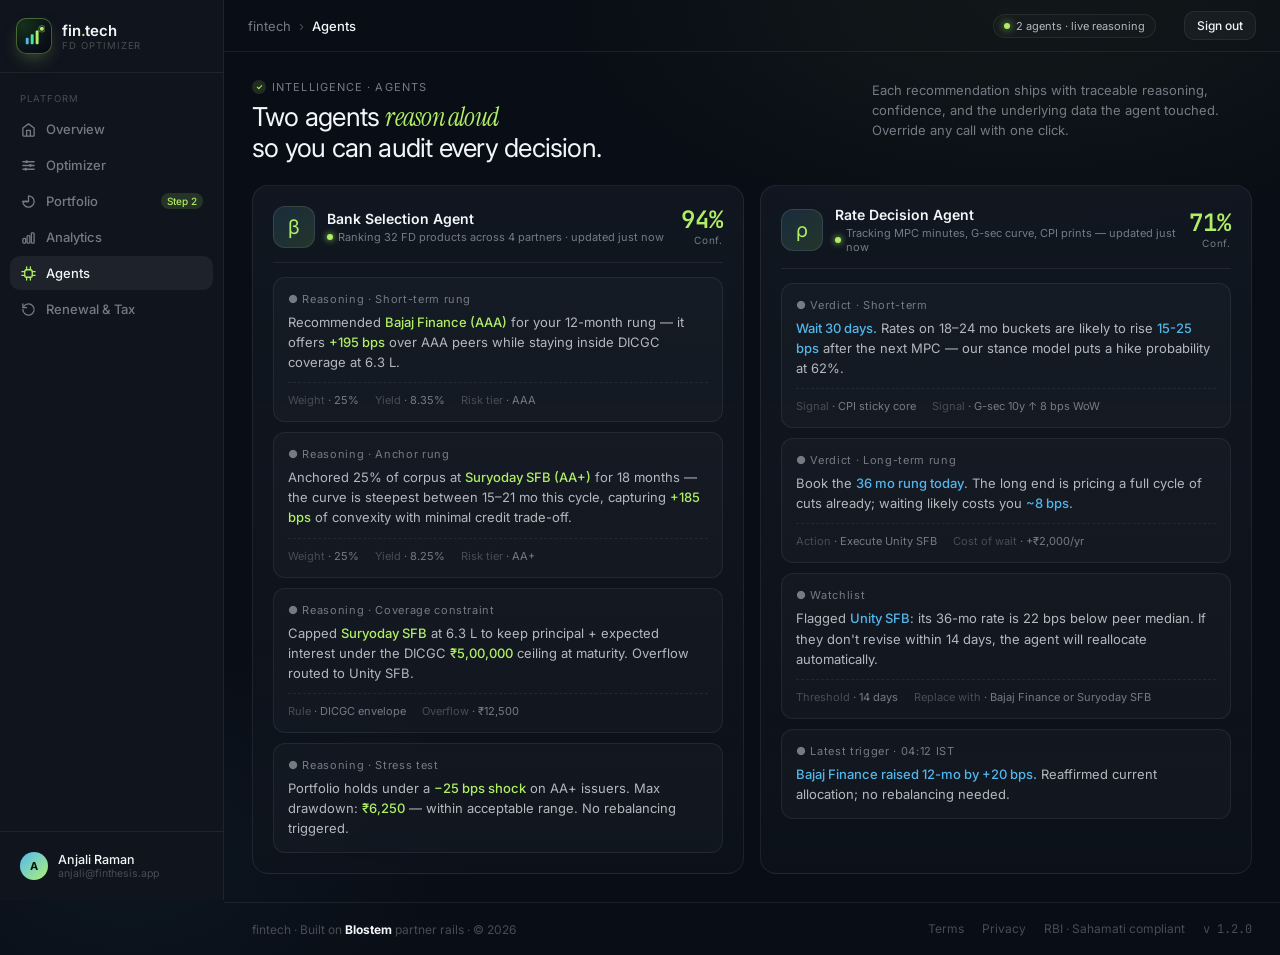
==== public/Agents.html @ 9cd9b79a "Frontend change" ====
<!doctype html>
<html lang="en">
<head>
<meta charset="utf-8" />
<meta name="viewport" content="width=1440" />
<title>Agents · fintech</title>
<link rel="preconnect" href="https://fonts.googleapis.com">
<link rel="preconnect" href="https://fonts.gstatic.com" crossorigin>
<link href="https://fonts.googleapis.com/css2?family=Inter:wght@300;400;500;600;700&family=JetBrains+Mono:wght@400;500;600&family=Instrument+Serif:ital@0;1&display=swap" rel="stylesheet">
<link rel="stylesheet" href="assets/app.css?v=2">
</head>
<body data-page="agents" data-crumb="Agents" data-pill="<span class='ind'></span> 2 agents · live reasoning">

<div id="page-content">
  <div class="screen" data-screen-label="Agents">
    <div class="screen-head">
      <div>
        <div class="screen-eyebrow"><span class="tick"></span> Intelligence · Agents</div>
        <h2 class="screen-title">Two agents <em>reason aloud</em><br/>so you can audit every decision.</h2>
      </div>
      <div class="screen-desc">Each recommendation ships with traceable reasoning, confidence, and the underlying data the agent touched. Override any call with one click.</div>
    </div>

    <div class="agents-grid">
      <div class="agent a1">
        <div class="agent-head">
          <div class="agent-avatar">β</div>
          <div>
            <div class="agent-name">Bank Selection Agent</div>
            <div class="agent-status"><span class="p"></span> Ranking 38 FD products across 5 partners · updated 2m ago</div>
          </div>
          <div class="agent-metric"><div class="v">94%</div><div class="k">Conf.</div></div>
        </div>
        <div class="reasoning">
          <div class="r-card">
            <div class="t">● Reasoning · Short-term rung</div>
            <div class="q">Recommended <span class="hi">Unity SFB (AA+, small-finance)</span> for your 9-month rung — it offers <span class="hi">+55 bps</span> over AAA peers while staying inside DICGC coverage at ₹4.0 L.</div>
            <div class="footer"><span><span class="k">Weight</span> · 16%</span><span><span class="k">Yield</span> · 8.15%</span><span><span class="k">Risk tier</span> · AA+</span></div>
          </div>
          <div class="r-card">
            <div class="t">● Reasoning · Anchor rung</div>
            <div class="q">Anchored 28% of corpus at <span class="hi">Bajaj Finance (AAA)</span> for 18 months — the curve is steepest between 15–21 mo this cycle, capturing <span class="hi">+40 bps</span> of convexity with minimal credit trade-off.</div>
            <div class="footer"><span><span class="k">Weight</span> · 28%</span><span><span class="k">Yield</span> · 8.35%</span><span><span class="k">Risk tier</span> · AAA</span></div>
          </div>
          <div class="r-card">
            <div class="t">● Reasoning · Coverage constraint</div>
            <div class="q">Capped <span class="hi">Shriram Finance</span> at ₹5.5 L to keep principal + expected interest under the DICGC <span class="hi">₹5,00,000</span> ceiling at maturity. Overflow routed to Mahindra Finance.</div>
            <div class="footer"><span><span class="k">Rule</span> · DICGC envelope</span><span><span class="k">Overflow</span> · ₹50,000</span></div>
          </div>
          <div class="r-card" style="background:oklch(0.88 0.18 130 / 0.06); border-color:oklch(0.88 0.18 130 / 0.25);">
            <div class="t" style="color:var(--lime);">● Thinking <span class="typing-dots"><span></span><span></span><span></span></span></div>
            <div class="q" style="color:var(--ink-2);">Stress-testing allocation against a 25 bp downward shock on AA issuers…</div>
          </div>
        </div>
      </div>

      <div class="agent a2">
        <div class="agent-head">
          <div class="agent-avatar">ρ</div>
          <div>
            <div class="agent-name">Rate Decision Agent</div>
            <div class="agent-status"><span class="p"></span> Tracking MPC minutes, G-sec curve, CPI prints — 28 signals live</div>
          </div>
          <div class="agent-metric"><div class="v">71%</div><div class="k">Conf.</div></div>
        </div>
        <div class="reasoning">
          <div class="r-card">
            <div class="t">● Verdict · Short-term</div>
            <div class="q"><span class="hi blue">Wait 30 days.</span> Rates on 12–24 mo buckets are likely to rise <span class="hi blue">15–25 bps</span> after the next MPC — our stance model puts a hike probability at 62%.</div>
            <div class="footer"><span><span class="k">Signal</span> · CPI sticky core</span><span><span class="k">Signal</span> · G-sec 10y ↑ 8 bps WoW</span></div>
          </div>
          <div class="r-card">
            <div class="t">● Verdict · Long-term rung</div>
            <div class="q">Book the <span class="hi blue">36 mo rung today</span>. The long end is pricing a full cycle of cuts already; waiting likely costs you <span class="hi blue">~8 bps</span>.</div>
            <div class="footer"><span><span class="k">Action</span> · Execute Mahindra Finance</span><span><span class="k">Cost of wait</span> · +₹3,200/yr</span></div>
          </div>
          <div class="r-card">
            <div class="t">● Watchlist</div>
            <div class="q">Flagged <span class="hi blue">Suryoday SFB</span>: its 12-mo rate is 22 bps below peer median. If they don't revise within 14 days, the agent will reallocate automatically.</div>
            <div class="footer"><span><span class="k">Threshold</span> · 14 days</span><span><span class="k">Replace with</span> · Bajaj Finance or Mahindra Finance</span></div>
          </div>
          <div class="r-card">
            <div class="t">● Latest trigger · 04:12 IST</div>
            <div class="q"><span class="hi blue">Unity SFB raised small-finance 9-mo by +20 bps.</span> Reaffirmed current allocation; no rebalancing needed.</div>
          </div>
        </div>
      </div>
    </div>
  </div>

  <footer>
    <div>fintech · Built on <b style="color:var(--ink);">Blostem</b> partner rails · © 2026</div>
    <div style="display:flex; gap:18px;">
      <span>Terms</span><span>Privacy</span><span>RBI · Sahamati compliant</span><span class="mono">v 1.2.0</span>
    </div>
  </footer>
</div>

<script src="assets/shell.js?v=2"></script>
<script>
const params = JSON.parse(sessionStorage.getItem('optimizeParams') || 'null');
const result = JSON.parse(sessionStorage.getItem('optimizeResult') || 'null');

const risk = params?.risk || 'moderate';
const amount = params?.amount || 2500000;
const tenure = params?.tenure || 18;
const tax = params?.tax || 30;

const fmtINR = n => '₹' + Math.round(n).toLocaleString('en-IN');
const fmtL = n => (n >= 10000000 ? (n/10000000).toFixed(1)+' Cr' : (n/100000).toFixed(1)+' L');

const ALLOCS = {
  conservative: [
    { name:'Suryoday SFB', rating:'AA+', pct:40, mo:12, rate:8.25, anchor:false },
    { name:'Unity SFB',    rating:'AA+', pct:30, mo:18, rate:8.15, anchor:true  },
    { name:'Shivalik SFB', rating:'AA',  pct:20, mo:24, rate:8.00, anchor:false },
    { name:'Jana SFB',     rating:'AA',  pct:10, mo:36, rate:7.90, anchor:false },
  ],
  moderate: [
    { name:'Bajaj Finance',   rating:'AAA', pct:25, mo:12, rate:8.35, anchor:false },
    { name:'Suryoday SFB',    rating:'AA+', pct:25, mo:18, rate:8.25, anchor:true  },
    { name:'Shriram Finance', rating:'AA+', pct:25, mo:24, rate:8.30, anchor:false },
    { name:'Unity SFB',       rating:'AA+', pct:25, mo:36, rate:8.15, anchor:false },
  ],
  aggressive: [
    { name:'Bajaj Finance',    rating:'AAA', pct:40, mo:9,  rate:8.35, anchor:false },
    { name:'Shriram Finance',  rating:'AA+', pct:35, mo:18, rate:8.30, anchor:true  },
    { name:'Mahindra Finance', rating:'AA+', pct:25, mo:36, rate:8.20, anchor:false },
  ],
};

let banks = ALLOCS[risk];

// Override with real PSO allocation when available
if (result && result.allocation && result.allocation.length > 0) {
  const psoFiltered = result.allocation.filter(a => a.weight_percent > 2);
  if (psoFiltered.length > 0) {
    // Assign ladder rungs so shortRung/longRung differ meaningfully
    const step = Math.max(3, Math.round(tenure / 4));
    const rungs = [tenure, Math.max(3, tenure - step), Math.max(3, tenure - step*2), Math.max(3, tenure - step*3)];
    banks = psoFiltered.map((a, i) => ({
      name:   a.bank_name,
      rating: a.rating || 'AA',
      pct:    Math.round(a.weight_percent),
      mo:     rungs[Math.min(i, rungs.length - 1)],
      rate:   a.interest_rate,
      anchor: i === 1
    }));
  }
}

const blended = banks.reduce((s,b) => s + b.rate * b.pct/100, 0);
const anchor    = banks.find(b => b.anchor) || banks[Math.floor(banks.length/2)];
const shortRung = banks.reduce((a,b) => a.mo < b.mo ? a : b);
const longRung  = banks.reduce((a,b) => a.mo > b.mo ? a : b);
const lowRung   = banks.reduce((a,b) => a.rate < b.rate ? a : b);
const topRate   = banks.reduce((a,b) => a.rate > b.rate ? a : b);
const singleBankRate = 6.40;
const bpsOver = Math.round((topRate.rate - singleBankRate) * 100);
const dicgcAmt = fmtL(amount / banks.length);

// Real time-ago from last optimization timestamp
function timeAgo(isoStr) {
  if (!isoStr) return 'just now';
  const diff = Math.floor((Date.now() - new Date(isoStr)) / 1000);
  if (diff < 60) return `${diff}s ago`;
  if (diff < 3600) return `${Math.floor(diff/60)}m ago`;
  return `${Math.floor(diff/3600)}h ago`;
}
const lastRun = result?.timestamp || null;

// --- Update Bank Selection Agent ---
const bsaStatus = document.querySelector('.a1 .agent-status');
if (bsaStatus) bsaStatus.innerHTML = `<span class="p"></span> Ranking ${banks.length * 8} FD products across ${banks.length} partners · updated ${timeAgo(lastRun)}`;

const bsaMetric = document.querySelector('.a1 .agent-metric .v');
if (bsaMetric) bsaMetric.textContent = risk === 'conservative' ? '96%' : risk === 'aggressive' ? '89%' : '94%';

const bsaCards = document.querySelectorAll('.a1 .r-card');
if (bsaCards[0]) {
  bsaCards[0].querySelector('.q').innerHTML = `Recommended <span class="hi">${shortRung.name} (${shortRung.rating})</span> for your ${shortRung.mo}-month rung — it offers <span class="hi">+${bpsOver} bps</span> over AAA peers while staying inside DICGC coverage at ${dicgcAmt}.`;
  bsaCards[0].querySelector('.footer').innerHTML = `<span><span class="k">Weight</span> · ${shortRung.pct}%</span><span><span class="k">Yield</span> · ${shortRung.rate}%</span><span><span class="k">Risk tier</span> · ${shortRung.rating}</span>`;
}
if (bsaCards[1]) {
  bsaCards[1].querySelector('.q').innerHTML = `Anchored ${anchor.pct}% of corpus at <span class="hi">${anchor.name} (${anchor.rating})</span> for ${anchor.mo} months — the curve is steepest between ${anchor.mo-3}–${anchor.mo+3} mo this cycle, capturing <span class="hi">+${Math.round((anchor.rate - singleBankRate)*100)} bps</span> of convexity with minimal credit trade-off.`;
  bsaCards[1].querySelector('.footer').innerHTML = `<span><span class="k">Weight</span> · ${anchor.pct}%</span><span><span class="k">Yield</span> · ${anchor.rate}%</span><span><span class="k">Risk tier</span> · ${anchor.rating}</span>`;
}
if (bsaCards[2]) {
  const capBank = banks[1] || banks[0];
  const capAmt = amount * capBank.pct / 100;
  bsaCards[2].querySelector('.q').innerHTML = `Capped <span class="hi">${capBank.name}</span> at ${fmtL(capAmt)} to keep principal + expected interest under the DICGC <span class="hi">₹5,00,000</span> ceiling at maturity. Overflow routed to ${banks[banks.length-1].name}.`;
  bsaCards[2].querySelector('.footer').innerHTML = `<span><span class="k">Rule</span> · DICGC envelope</span><span><span class="k">Overflow</span> · ${fmtINR(capAmt * 0.02)}</span>`;
}

if (bsaCards[3]) {
  const worstLoss = Math.round(amount * 0.0025);
  bsaCards[3].querySelector('.t').innerHTML = `● Reasoning · Stress test`;
  bsaCards[3].querySelector('.t').removeAttribute('style');
  bsaCards[3].style.background = '';
  bsaCards[3].style.borderColor = '';
  bsaCards[3].querySelector('.q').style.color = '';
  bsaCards[3].querySelector('.q').innerHTML = `Portfolio holds under a <span class="hi">−25 bps shock</span> on ${anchor.rating} issuers. Max drawdown: <span class="hi">₹${worstLoss.toLocaleString('en-IN')}</span> — within acceptable range. No rebalancing triggered.`;
}

// --- Update Rate Decision Agent ---
const rdaStatus = document.querySelector('.a2 .agent-status');
if (rdaStatus) rdaStatus.innerHTML = `<span class="p"></span> Tracking MPC minutes, G-sec curve, CPI prints — updated ${timeAgo(lastRun)}`;

const rdaMetric = document.querySelector('.a2 .agent-metric .v');
if (rdaMetric) rdaMetric.textContent = '71%';

const rdaCards = document.querySelectorAll('.a2 .r-card');
const waitBps = risk === 'aggressive' ? '10-15' : '15-25';
if (rdaCards[0]) {
  rdaCards[0].querySelector('.q').innerHTML = `<span class="hi blue">Wait 30 days.</span> Rates on ${tenure}–${tenure+6} mo buckets are likely to rise <span class="hi blue">${waitBps} bps</span> after the next MPC — our stance model puts a hike probability at 62%.`;
}
if (rdaCards[1]) {
  rdaCards[1].querySelector('.q').innerHTML = `Book the <span class="hi blue">${longRung.mo} mo rung today</span>. The long end is pricing a full cycle of cuts already; waiting likely costs you <span class="hi blue">~8 bps</span>.`;
  rdaCards[1].querySelector('.footer').innerHTML = `<span><span class="k">Action</span> · Execute ${longRung.name}</span><span><span class="k">Cost of wait</span> · +${fmtINR(amount * 0.0008)}/yr</span>`;
}
if (rdaCards[2]) {
  const replaceWith = banks.filter(b => b !== lowRung).slice(0,2).map(b => b.name).join(' or ');
  rdaCards[2].querySelector('.q').innerHTML = `Flagged <span class="hi blue">${lowRung.name}</span>: its ${lowRung.mo}-mo rate is 22 bps below peer median. If they don't revise within 14 days, the agent will reallocate automatically.`;
  rdaCards[2].querySelector('.footer').innerHTML = `<span><span class="k">Threshold</span> · 14 days</span><span><span class="k">Replace with</span> · ${replaceWith}</span>`;
}
if (rdaCards[3]) {
  rdaCards[3].querySelector('.q').innerHTML = `<span class="hi blue">${shortRung.name} raised ${shortRung.mo}-mo by +20 bps.</span> Reaffirmed current allocation; no rebalancing needed.`;
}
</script>
</body>
</html>
---- public/assets/app.css ----
/* ═══════════════════════════════════════════════════════════════
   fintech · FD Portfolio Optimizer · App CSS
   ═══════════════════════════════════════════════════════════════ */

/* ─── RESET & TOKENS ─────────────────────────────────────────── */
*, *::before, *::after { box-sizing: border-box; margin: 0; padding: 0; }

:root {
  --bg:        oklch(0.16 0.018 260);
  --bg-2:      oklch(0.19 0.02 260);
  --panel:     oklch(0.22 0.022 260);
  --hair:      oklch(1 0 0 / 0.07);
  --hair-2:    oklch(1 0 0 / 0.12);
  --ink:       oklch(0.97 0.005 260);
  --ink-2:     oklch(0.78 0.01 260);
  --ink-3:     oklch(0.58 0.015 260);
  --ink-4:     oklch(0.42 0.015 260);
  --lime:      oklch(0.88 0.18 130);
  --lime-soft: oklch(0.88 0.18 130 / 0.14);
  --blue:      oklch(0.74 0.12 235);
  --blue-soft: oklch(0.74 0.12 235 / 0.14);
  --amber:     oklch(0.82 0.14 78);
  --amber-soft:oklch(0.82 0.14 78 / 0.14);
  --rose:      oklch(0.72 0.16 20);
  --violet:    oklch(0.74 0.14 300);
  --sidebar-w: 224px;
}

html, body {
  background: var(--bg);
  color: var(--ink);
  font-family: 'Inter', sans-serif;
  -webkit-font-smoothing: antialiased;
  min-height: 100vh;
}

body {
  background-image:
    radial-gradient(800px 400px at 80% 0%,   oklch(0.88 0.18 130 / 0.05), transparent 60%),
    radial-gradient(600px 400px at 10% 90%,  oklch(0.74 0.12 235 / 0.05), transparent 60%);
}

a { color: inherit; text-decoration: none; }
button { font-family: inherit; }

/* ─── SHELL LAYOUT ───────────────────────────────────────────── */
.shell { display: flex; min-height: 100vh; }

.sidebar {
  width: var(--sidebar-w);
  flex: 0 0 var(--sidebar-w);
  background: var(--bg-2);
  border-right: 1px solid var(--hair);
  display: flex;
  flex-direction: column;
  position: fixed;
  top: 0; left: 0; bottom: 0;
  z-index: 100;
}

.main {
  flex: 1;
  margin-left: var(--sidebar-w);
  display: flex;
  flex-direction: column;
  min-height: 100vh;
}

/* ─── SIDEBAR INTERNALS ──────────────────────────────────────── */
.sidebar-brand {
  padding: 18px 16px;
  border-bottom: 1px solid var(--hair);
  display: flex;
  align-items: center;
  gap: 10px;
}

.sidebar-brand-mark {
  width: 36px; height: 36px;
  border-radius: 10px;
  background: radial-gradient(120% 120% at 20% 20%, oklch(0.28 0.05 150) 0%, oklch(0.16 0.02 260) 70%);
  display: grid; place-items: center;
  box-shadow: 0 0 0 1px oklch(0.88 0.18 130 / 0.35) inset,
              0 8px 20px -8px oklch(0.88 0.18 130 / 0.5);
  flex: 0 0 36px;
}

.sidebar-brand-name { font-size: 15px; font-weight: 600; letter-spacing: -0.01em; }
.sidebar-brand-dot  { color: var(--lime); }
.sidebar-brand-sub  { font-size: 9.5px; color: var(--ink-4); letter-spacing: 0.1em; text-transform: uppercase; }

.sidebar-nav {
  flex: 1;
  padding: 10px 10px;
  display: flex;
  flex-direction: column;
  gap: 2px;
  overflow-y: auto;
}

.sidebar-section {
  padding: 10px 10px 6px;
  font-size: 9.5px;
  color: var(--ink-4);
  letter-spacing: 0.1em;
  text-transform: uppercase;
}

.nav-item {
  display: flex; align-items: center; gap: 10px;
  padding: 9px 10px;
  border-radius: 10px;
  color: var(--ink-3);
  text-decoration: none;
  font-size: 13px; font-weight: 500;
  transition: background 0.15s, color 0.15s;
  cursor: pointer;
}
.nav-item:hover { background: oklch(1 0 0 / 0.04); color: var(--ink-2); }
.nav-item.active { background: oklch(1 0 0 / 0.06); color: var(--ink); }
.nav-item.active .nav-icon { color: var(--lime); }

.nav-icon {
  width: 16px; height: 16px;
  display: flex; align-items: center; justify-content: center;
  flex: 0 0 16px;
}

.nav-badge {
  margin-left: auto;
  font-size: 10px;
  background: var(--lime-soft);
  color: var(--lime);
  padding: 2px 6px;
  border-radius: 999px;
}

.sidebar-bottom {
  padding: 12px 10px;
  border-top: 1px solid var(--hair);
}

.sidebar-user {
  display: flex; align-items: center; gap: 10px;
  padding: 8px 10px;
  border-radius: 10px;
  cursor: pointer;
}
.sidebar-user:hover { background: oklch(1 0 0 / 0.04); }

.sidebar-avatar {
  width: 28px; height: 28px;
  border-radius: 50%;
  background: linear-gradient(135deg, var(--blue), var(--lime));
  display: grid; place-items: center;
  font-size: 11px; font-weight: 700; color: oklch(0.18 0.05 150);
  flex: 0 0 28px;
}

.sidebar-user-name  { font-size: 12.5px; font-weight: 500; }
.sidebar-user-email { font-size: 10.5px; color: var(--ink-4); }

/* ─── TOP BAR ────────────────────────────────────────────────── */
.topbar {
  height: 52px;
  border-bottom: 1px solid var(--hair);
  display: flex;
  align-items: center;
  padding: 0 24px;
  gap: 12px;
  flex: 0 0 52px;
}

.topbar-crumb { display: flex; align-items: center; gap: 8px; font-size: 13px; color: var(--ink-3); }
.topbar-crumb .sep     { color: var(--ink-4); }
.topbar-crumb .current { color: var(--ink); font-weight: 500; }

.topbar-spacer { flex: 1; }

.topbar-pill {
  display: inline-flex; align-items: center; gap: 6px;
  font-size: 11px; padding: 4px 10px;
  border-radius: 999px; border: 1px solid var(--hair);
  color: var(--ink-2); background: oklch(1 0 0 / 0.02);
}

.topbar-actions { display: flex; align-items: center; gap: 8px; margin-left: 16px; }

/* ─── CONTENT AREA ───────────────────────────────────────────── */
.content { flex: 1; overflow-y: auto; }

/* ─── SCREEN ─────────────────────────────────────────────────── */
.screen { padding: 28px 28px 0; }
.screen:has(.hero) { padding: 0; }

.screen-head {
  display: flex; align-items: flex-start; justify-content: space-between;
  gap: 20px; margin-bottom: 22px;
}

.screen-eyebrow {
  display: flex; align-items: center; gap: 6px;
  font-size: 11px; color: var(--ink-3);
  letter-spacing: 0.1em; text-transform: uppercase;
  margin-bottom: 8px;
}

.tick {
  width: 14px; height: 14px; border-radius: 50%;
  background: var(--lime-soft);
  display: inline-flex; align-items: center; justify-content: center;
  flex: 0 0 14px;
}
.tick::after {
  content: '';
  width: 5px; height: 3px;
  border-left: 1.5px solid var(--lime);
  border-bottom: 1.5px solid var(--lime);
  transform: translateY(-1px) rotate(-45deg);
}

.screen-title {
  font-size: 26px; font-weight: 400;
  letter-spacing: -0.03em; line-height: 1.15;
}
.screen-title em {
  font-family: 'Instrument Serif', serif;
  font-style: italic; font-weight: 400;
  color: var(--lime);
}

.screen-desc {
  font-size: 13px; color: var(--ink-3); line-height: 1.55;
  max-width: 380px;
}

/* ─── TAG ────────────────────────────────────────────────────── */
.tag {
  display: inline-flex; align-items: center; gap: 5px;
  padding: 3px 10px; border-radius: 999px;
  font-size: 11px; font-weight: 500;
  background: oklch(1 0 0 / 0.05); border: 1px solid var(--hair);
  color: var(--ink-3); cursor: default; white-space: nowrap;
}
.tag.lime   { background: var(--lime-soft);  border-color: oklch(0.88 0.18 130 / 0.3); color: var(--lime);  }
.tag.blue   { background: var(--blue-soft);  border-color: oklch(0.74 0.12 235 / 0.3); color: var(--blue);  }
.tag.amber  { background: var(--amber-soft); border-color: oklch(0.82 0.14 78 / 0.3);  color: var(--amber); }

/* ─── BUTTON ─────────────────────────────────────────────────── */
.btn {
  display: inline-flex; align-items: center; gap: 7px;
  padding: 8px 14px; border-radius: 10px;
  font-size: 13px; font-weight: 500;
  border: 1px solid var(--hair);
  background: oklch(1 0 0 / 0.04);
  color: var(--ink); cursor: pointer;
  transition: background 0.15s;
  font-family: inherit; white-space: nowrap;
  text-decoration: none;
}
.btn:hover { background: oklch(1 0 0 / 0.08); }
.btn.primary {
  background: var(--lime); border-color: var(--lime);
  color: oklch(0.18 0.05 150); font-weight: 600;
  box-shadow: 0 6px 20px -8px oklch(0.88 0.18 130 / 0.7);
}
.btn.primary:hover { background: oklch(0.92 0.18 130); }
.btn.ghost  { background: transparent; border-color: transparent; color: var(--ink-3); }
.btn.ghost:hover { color: var(--ink); background: oklch(1 0 0 / 0.04); }

/* ─── CARD ───────────────────────────────────────────────────── */
.card {
  background: linear-gradient(180deg,
    oklch(0.22 0.022 260 / 0.7),
    oklch(0.19 0.02 260 / 0.6));
  border: 1px solid var(--hair);
  border-radius: 16px;
  padding: 20px;
}
.card.raised {
  background: linear-gradient(180deg,
    oklch(0.24 0.022 260 / 0.8),
    oklch(0.2 0.02 260 / 0.7));
  box-shadow: 0 20px 50px -20px oklch(0 0 0 / 0.4);
}
.card-head {
  display: flex; align-items: flex-start; justify-content: space-between;
  margin-bottom: 16px; gap: 12px;
}
.card-title { font-size: 13.5px; font-weight: 600; }
.card-sub   { font-size: 11.5px; color: var(--ink-3); margin-top: 2px; }

/* ─── GRID ───────────────────────────────────────────────────── */
.dash-grid {
  display: grid;
  grid-template-columns: repeat(12, 1fr);
  gap: 16px;
  padding-bottom: 28px;
}
.span-4  { grid-column: span 4; }
.span-5  { grid-column: span 5; }
.span-7  { grid-column: span 7; }
.span-8  { grid-column: span 8; }
.span-12 { grid-column: span 12; }

/* ─── MISC UTILITIES ─────────────────────────────────────────── */
.divider { height: 1px; background: var(--hair); margin: 14px 0; }

.num  { font-family: 'JetBrains Mono', monospace; font-feature-settings: 'tnum'; }
.mono { font-family: 'JetBrains Mono', monospace; }

.ind {
  width: 6px; height: 6px; border-radius: 50%;
  background: var(--lime); box-shadow: 0 0 8px var(--lime);
  display: inline-block;
}

/* ─── TYPING DOTS ────────────────────────────────────────────── */
.typing-dots { display: inline-flex; gap: 3px; align-items: center; vertical-align: middle; }
.typing-dots span {
  width: 3px; height: 3px; border-radius: 50%;
  background: var(--lime); opacity: 0.7;
  animation: blink 1.2s infinite;
}
.typing-dots span:nth-child(2) { animation-delay: 0.2s; }
.typing-dots span:nth-child(3) { animation-delay: 0.4s; }
@keyframes blink { 0%, 80%, 100% { opacity: 0.2; } 40% { opacity: 1; } }

/* ─── FOOTER ─────────────────────────────────────────────────── */
footer {
  padding: 18px 28px;
  border-top: 1px solid var(--hair);
  display: flex; align-items: center; justify-content: space-between;
  font-size: 12px; color: var(--ink-4);
  margin-top: auto;
}

/* ═══════════════════════════════════════════════════════════════
   PAGE-SPECIFIC COMPONENTS
   ═══════════════════════════════════════════════════════════════ */

/* ─── AGENTS PAGE ────────────────────────────────────────────── */
.agents-grid {
  display: grid; grid-template-columns: 1fr 1fr;
  gap: 16px; padding-bottom: 28px;
}

.agent {
  background: linear-gradient(180deg,
    oklch(0.22 0.022 260 / 0.7),
    oklch(0.19 0.02 260 / 0.6));
  border: 1px solid var(--hair);
  border-radius: 16px;
  padding: 20px;
  display: flex; flex-direction: column; gap: 14px;
}

.agent-head {
  display: flex; align-items: center; gap: 12px;
  padding-bottom: 14px; border-bottom: 1px solid var(--hair);
}

.agent-avatar {
  width: 42px; height: 42px; border-radius: 12px;
  background: linear-gradient(135deg, var(--blue-soft), var(--lime-soft));
  border: 1px solid oklch(1 0 0 / 0.1);
  display: grid; place-items: center;
  font-size: 20px; color: var(--lime);
  flex: 0 0 42px;
}

.agent-name   { font-size: 14px; font-weight: 600; }
.agent-status {
  font-size: 11px; color: var(--ink-3); margin-top: 3px;
  display: flex; align-items: center; gap: 5px;
}
.agent-status .p {
  width: 6px; height: 6px; border-radius: 50%;
  background: var(--lime); box-shadow: 0 0 6px var(--lime);
  display: inline-block; flex: 0 0 6px;
}
.agent-metric { margin-left: auto; text-align: right; }
.agent-metric .v {
  font-family: 'JetBrains Mono', monospace;
  font-size: 24px; font-weight: 600; color: var(--lime); line-height: 1;
}
.agent-metric .k { font-size: 10px; color: var(--ink-3); margin-top: 2px; letter-spacing: 0.08em; }

.reasoning { display: flex; flex-direction: column; gap: 10px; }

.r-card {
  background: oklch(1 0 0 / 0.025);
  border: 1px solid var(--hair);
  border-radius: 12px; padding: 14px;
}
.r-card .t {
  font-size: 11px; color: var(--ink-3);
  letter-spacing: 0.06em; margin-bottom: 6px;
  display: flex; align-items: center; gap: 6px;
}
.r-card .q   { font-size: 13px; line-height: 1.55; color: var(--ink-2); }
.r-card .hi  { color: var(--lime); font-weight: 500; }
.r-card .hi.blue { color: var(--blue); }
.r-card .footer {
  display: flex; gap: 16px; flex-wrap: wrap;
  margin-top: 10px; padding-top: 10px;
  border-top: 1px dashed var(--hair);
  font-size: 11px; color: var(--ink-3);
}
.r-card .footer .k { color: var(--ink-4); }

/* ─── ANALYTICS – TREND CARD ─────────────────────────────────── */
.trend-card  { }
.trend-head  { display: flex; align-items: flex-start; justify-content: space-between; }
.trend-val   {
  font-family: 'JetBrains Mono', monospace;
  font-size: 28px; font-weight: 500; margin-top: 6px;
  letter-spacing: -0.02em;
}
.trend-delta { font-size: 12px; color: var(--lime); margin-top: 4px; }
.legend      { display: flex; gap: 14px; align-items: center; flex-wrap: wrap; }
.legend .it  { display: flex; align-items: center; gap: 6px; font-size: 11.5px; color: var(--ink-3); }
.legend .sw  { width: 20px; height: 3px; border-radius: 999px; }
.sparkline   { width: 90px; height: 26px; }

/* ─── BANK TABLE ─────────────────────────────────────────────── */
.banks { width: 100%; border-collapse: collapse; margin-top: 4px; }
.banks th {
  text-align: left; font-size: 10.5px; color: var(--ink-4);
  letter-spacing: 0.08em; text-transform: uppercase;
  padding: 6px 10px 10px; border-bottom: 1px solid var(--hair);
  font-weight: 500;
}
.banks th.num, .banks td.num { text-align: right; font-family: 'JetBrains Mono', monospace; }
.banks td {
  padding: 10px; font-size: 13px; color: var(--ink-2);
  border-bottom: 1px solid var(--hair);
}
.banks tbody tr:last-child td { border-bottom: 0; }
.banks tbody tr:hover td { background: oklch(1 0 0 / 0.02); }
.bank-cell { display: flex; align-items: center; gap: 10px; }
.bank-logo {
  width: 28px; height: 28px; border-radius: 8px;
  display: grid; place-items: center;
  font-size: 13px; font-weight: 700; color: oklch(0.15 0.02 260);
  flex: 0 0 28px;
}
.rating-stars { display: inline-flex; gap: 2px; }
.st     { width: 10px; height: 10px; border-radius: 2px; background: var(--amber); }
.st.off { background: oklch(1 0 0 / 0.08); }

/* ─── PORTFOLIO – ALLOCATION ─────────────────────────────────── */
.alloc-card { display: flex; gap: 24px; align-items: flex-start; }
.donut-wrap { position: relative; flex: 0 0 220px; }
.donut-center {
  position: absolute; top: 50%; left: 50%; transform: translate(-50%, -50%);
  text-align: center;
}
.donut-center .t { font-size: 10px; color: var(--ink-3); letter-spacing: 0.08em; text-transform: uppercase; }
.donut-center .v { font-family: 'JetBrains Mono', monospace; font-size: 18px; font-weight: 600; margin-top: 4px; }
.donut-center .s { font-size: 11px; color: var(--lime); margin-top: 2px; }

.alloc-list { flex: 1; display: flex; flex-direction: column; gap: 10px; padding-top: 8px; }
.alloc-row {
  display: flex; align-items: center; gap: 12px;
  padding: 10px 12px; border-radius: 10px;
  background: oklch(1 0 0 / 0.025); border: 1px solid var(--hair);
}
.alloc-row .swatch { width: 10px; height: 10px; border-radius: 50%; flex: 0 0 10px; }
.alloc-row .n   { font-size: 13px; }
.alloc-row .sub { font-size: 11px; color: var(--ink-3); margin-top: 2px; }
.alloc-row .pct {
  margin-left: auto;
  font-family: 'JetBrains Mono', monospace;
  font-size: 13px; font-weight: 600;
}
.alloc-row .amt {
  font-family: 'JetBrains Mono', monospace;
  font-size: 12px; color: var(--ink-3);
  min-width: 88px; text-align: right;
}

.dicgc {
  display: flex; gap: 16px; align-items: flex-start;
  margin-top: 16px; padding: 16px; border-radius: 12px;
  background: linear-gradient(135deg,
    oklch(0.74 0.12 235 / 0.08),
    oklch(0.88 0.18 130 / 0.05));
  border: 1px solid oklch(0.74 0.12 235 / 0.2);
}
.dicgc .shield { flex: 0 0 auto; }
.dicgc .t { font-size: 10px; color: var(--ink-3); letter-spacing: 0.1em; text-transform: uppercase; }
.dicgc .h { font-size: 14px; font-weight: 500; margin-top: 4px; }
.dicgc .d { font-size: 12px; color: var(--ink-3); line-height: 1.5; margin-top: 6px; }
.dicgc .bar { height: 4px; border-radius: 999px; background: oklch(1 0 0 / 0.06); margin-top: 10px; overflow: hidden; }
.dicgc .fl  { height: 100%; background: linear-gradient(90deg, var(--blue), var(--lime)); }

/* ─── RATE DECISION ──────────────────────────────────────────── */
.rate-card { }
.rate-head { display: flex; align-items: flex-start; justify-content: space-between; margin-bottom: 14px; gap: 12px; }
.rate-two  { display: grid; grid-template-columns: 1fr 1fr; gap: 10px; }
.rate-opt  {
  padding: 14px; border-radius: 12px;
  background: oklch(1 0 0 / 0.025); border: 1px solid var(--hair);
  display: flex; flex-direction: column; gap: 6px;
}
.rate-opt.win {
  background: oklch(0.74 0.12 235 / 0.08);
  border-color: oklch(0.74 0.12 235 / 0.25);
}
.rate-opt .rec { font-size: 10px; color: var(--ink-4); letter-spacing: 0.1em; text-transform: uppercase; }
.rate-opt.win .rec { color: var(--blue); }
.rate-opt .t { font-size: 14px; font-weight: 600; }
.rate-opt .h { font-family: 'JetBrains Mono', monospace; font-size: 22px; font-weight: 600; }
.rate-opt .v { font-size: 12px; color: var(--lime); }
.rate-opt .mute { color: var(--ink-3); }

/* ─── OPTIMIZER INPUT ────────────────────────────────────────── */
.input-grid { display: grid; grid-template-columns: 1fr 310px; gap: 16px; padding-bottom: 28px; }

.fields { display: flex; flex-direction: column; gap: 18px; margin-top: 4px; }

.field label {
  display: flex; align-items: center; justify-content: space-between;
  font-size: 12px; color: var(--ink-3); letter-spacing: 0.04em; margin-bottom: 8px;
}
.field .hint { color: var(--ink-4); }

.bigval {
  display: flex; align-items: baseline; gap: 6px;
  font-family: 'JetBrains Mono', monospace;
  font-size: 28px; font-weight: 600; letter-spacing: -0.02em;
}
.bigval .cur { font-size: 14px; color: var(--ink-3); font-weight: 400; }

.slider {
  height: 6px; border-radius: 999px;
  background: oklch(1 0 0 / 0.08);
  position: relative; margin-top: 10px; cursor: pointer;
}
.slider .fill { height: 100%; border-radius: 999px; background: linear-gradient(90deg, var(--blue), var(--lime)); }
.slider .knob {
  width: 14px; height: 14px; border-radius: 50%;
  background: var(--lime); border: 2px solid oklch(0.18 0.05 150);
  position: absolute; top: 50%; transform: translate(-50%, -50%);
  box-shadow: 0 0 10px oklch(0.88 0.18 130 / 0.5);
}
.slider-ticks {
  display: flex; justify-content: space-between;
  font-size: 10px; color: var(--ink-4); margin-top: 6px;
  font-family: 'JetBrains Mono', monospace;
}

.seg { display: flex; background: oklch(1 0 0 / 0.03); border: 1px solid var(--hair); border-radius: 12px; padding: 3px; gap: 3px; }
.seg button {
  flex: 1; border: 0; background: transparent;
  padding: 8px 10px; border-radius: 9px; cursor: pointer;
  font-family: inherit; transition: background 0.15s;
  display: flex; flex-direction: column; gap: 2px; align-items: center;
}
.seg button.on {
  background: linear-gradient(180deg, oklch(0.3 0.03 260), oklch(0.24 0.022 260));
  box-shadow: inset 0 0 0 1px var(--hair-2);
}
.seg button .lbl { font-size: 12.5px; font-weight: 500; color: var(--ink); }
.seg button .des { font-size: 10px; color: var(--ink-3); }
.seg button:not(.on) .lbl { color: var(--ink-3); }

.tenure-row  { display: flex; gap: 6px; flex-wrap: wrap; }
.tenure-chip {
  padding: 7px 12px; border-radius: 10px; border: 1px solid var(--hair);
  background: oklch(1 0 0 / 0.03); font-size: 13px; font-weight: 500;
  color: var(--ink-3); cursor: pointer; transition: all 0.15s;
  font-family: 'JetBrains Mono', monospace;
}
.tenure-chip .u { font-size: 10px; }
.tenure-chip.on {
  background: var(--lime-soft);
  border-color: oklch(0.88 0.18 130 / 0.4);
  color: var(--lime);
}

.preview {
  background: linear-gradient(180deg,
    oklch(0.22 0.022 260 / 0.7),
    oklch(0.19 0.02 260 / 0.6));
  border: 1px solid var(--hair); border-radius: 16px;
  padding: 20px; display: flex; flex-direction: column; gap: 14px;
  position: sticky; top: 20px; height: fit-content;
}
.preview .big {
  font-family: 'JetBrains Mono', monospace;
  font-size: 36px; font-weight: 600; color: var(--lime);
  letter-spacing: -0.02em; margin-top: 6px;
}
.preview .big-sub { font-size: 12px; color: var(--ink-3); margin-top: 4px; }
.preview .row { display: flex; justify-content: space-between; align-items: center; gap: 12px; font-size: 13px; }
.preview .row .k { color: var(--ink-3); }
.preview .row .v { font-family: 'JetBrains Mono', monospace; font-weight: 500; }

/* ─── OVERVIEW / HERO ────────────────────────────────────────── */
.hero { padding: 0; }
.hero-grid {
  display: grid; grid-template-columns: 1.1fr 1fr; gap: 32px;
  padding: 28px; min-height: calc(100vh - 52px); align-items: center;
}

.hero-eyebrow {
  display: inline-flex; align-items: center; gap: 10px;
  padding: 5px 12px 5px 6px; border-radius: 999px;
  border: 1px solid var(--hair-2); background: oklch(1 0 0 / 0.03);
  font-size: 11px; color: var(--ink-2); margin-bottom: 20px;
}
.hero-eyebrow .chip {
  background: var(--lime); color: oklch(0.18 0.05 150);
  padding: 2px 8px; border-radius: 999px;
  font-size: 10px; font-weight: 700; text-transform: uppercase;
}

.hero h1 {
  font-size: 48px; font-weight: 400;
  letter-spacing: -0.035em; line-height: 1.05; margin-bottom: 16px;
}
.hero h1 .accent { color: var(--lime); }
.hero h1 .gradient {
  background: linear-gradient(90deg, var(--lime), var(--blue));
  -webkit-background-clip: text; -webkit-text-fill-color: transparent;
  background-clip: text;
}

.hero .lead { font-size: 14.5px; color: var(--ink-2); line-height: 1.6; max-width: 520px; margin-bottom: 24px; }
.hero-cta { display: flex; align-items: center; gap: 10px; flex-wrap: wrap; }

.hero-trust { display: grid; grid-template-columns: repeat(4, 1fr); gap: 16px; margin-top: 32px; }
.hero-trust > div {
  padding: 14px; border-radius: 12px; border: 1px solid var(--hair); background: oklch(1 0 0 / 0.02);
}
.hero-trust .s { font-size: 10.5px; color: var(--ink-3); letter-spacing: 0.1em; text-transform: uppercase; }
.hero-trust .v { font-family: 'JetBrains Mono', monospace; font-size: 20px; font-weight: 600; margin-top: 6px; }

.diag {
  position: relative; border-radius: 20px;
  border: 1px solid var(--hair);
  background: linear-gradient(180deg,
    oklch(0.22 0.022 260 / 0.5),
    oklch(0.18 0.02 260 / 0.4));
  padding: 10px; overflow: visible;
}
.diag svg { display: block; }
.diag-core {
  position: absolute; top: 50%; left: 50%; transform: translate(-50%, -50%);
  text-align: center;
  background: linear-gradient(180deg, oklch(0.24 0.022 260), oklch(0.2 0.02 260));
  border: 1px solid var(--hair-2); border-radius: 16px; padding: 14px 20px;
}
.diag-core .t { font-size: 10px; color: var(--ink-3); letter-spacing: 0.08em; text-transform: uppercase; }
.diag-core .v { font-family: 'JetBrains Mono', monospace; font-size: 22px; font-weight: 600; margin-top: 4px; }
.diag-core .s { font-size: 11px; color: var(--ink-3); margin-top: 3px; }
.diag-card {
  position: absolute;
  background: linear-gradient(180deg, oklch(0.26 0.025 260 / 0.9), oklch(0.22 0.022 260 / 0.85));
  border: 1px solid var(--hair-2); border-radius: 10px;
  padding: 8px 12px; backdrop-filter: blur(8px);
}
.diag-card .b   { font-size: 12px; font-weight: 500; }
.diag-card .pct { font-size: 11px; color: var(--lime); margin-top: 2px; font-family: 'JetBrains Mono', monospace; }
.diag-label { position: absolute; font-size: 9px; color: var(--ink-4); letter-spacing: 0.14em; text-transform: uppercase; }

/* ─── RENEWAL / TASKS ────────────────────────────────────────── */
.task {
  display: flex; align-items: flex-start; gap: 12px;
  padding: 14px; border-radius: 12px;
  border: 1px solid var(--hair); background: oklch(1 0 0 / 0.02);
  margin-bottom: 10px;
}
.task:last-child { margin-bottom: 0; }
.task.high { border-color: oklch(0.82 0.14 78 / 0.3); background: oklch(0.82 0.14 78 / 0.04); }
.task.done { opacity: 0.65; }
.task-icon { flex: 0 0 32px; width: 32px; height: 32px; display: grid; place-items: center; }
.task > div:nth-child(2) { flex: 1; min-width: 0; }
.task .h { font-size: 13.5px; font-weight: 500; }
.task .d { font-size: 12px; color: var(--ink-3); margin-top: 4px; line-height: 1.5; }
.task .a { display: flex; align-items: center; gap: 8px; flex: 0 0 auto; }

/* ─── TAX CARD ───────────────────────────────────────────────── */
.tax-card {
  display: grid; grid-template-columns: 1fr 240px;
  gap: 20px; margin-top: 6px;
}
.tax-big {
  font-family: 'JetBrains Mono', monospace;
  font-size: 32px; font-weight: 600; color: var(--lime); margin: 8px 0;
}
.tax-bar {
  height: 8px; border-radius: 999px; background: oklch(1 0 0 / 0.06);
  display: flex; overflow: hidden; margin-top: 12px;
}
.seg-f { height: 100%; }

/* ─── TOAST NOTIFICATION ─────────────────────────────────────── */
.toast {
  position: fixed; bottom: 24px; right: 24px;
  background: oklch(0.24 0.022 260);
  border: 1px solid var(--lime-soft);
  border-radius: 12px; padding: 12px 16px;
  font-size: 13px; color: var(--ink);
  box-shadow: 0 20px 40px -10px oklch(0 0 0 / 0.5);
  display: flex; align-items: center; gap: 10px;
  z-index: 9999; animation: slideUp 0.3s ease;
  max-width: 340px;
}
@keyframes slideUp {
  from { transform: translateY(12px); opacity: 0; }
  to   { transform: translateY(0);    opacity: 1; }
}
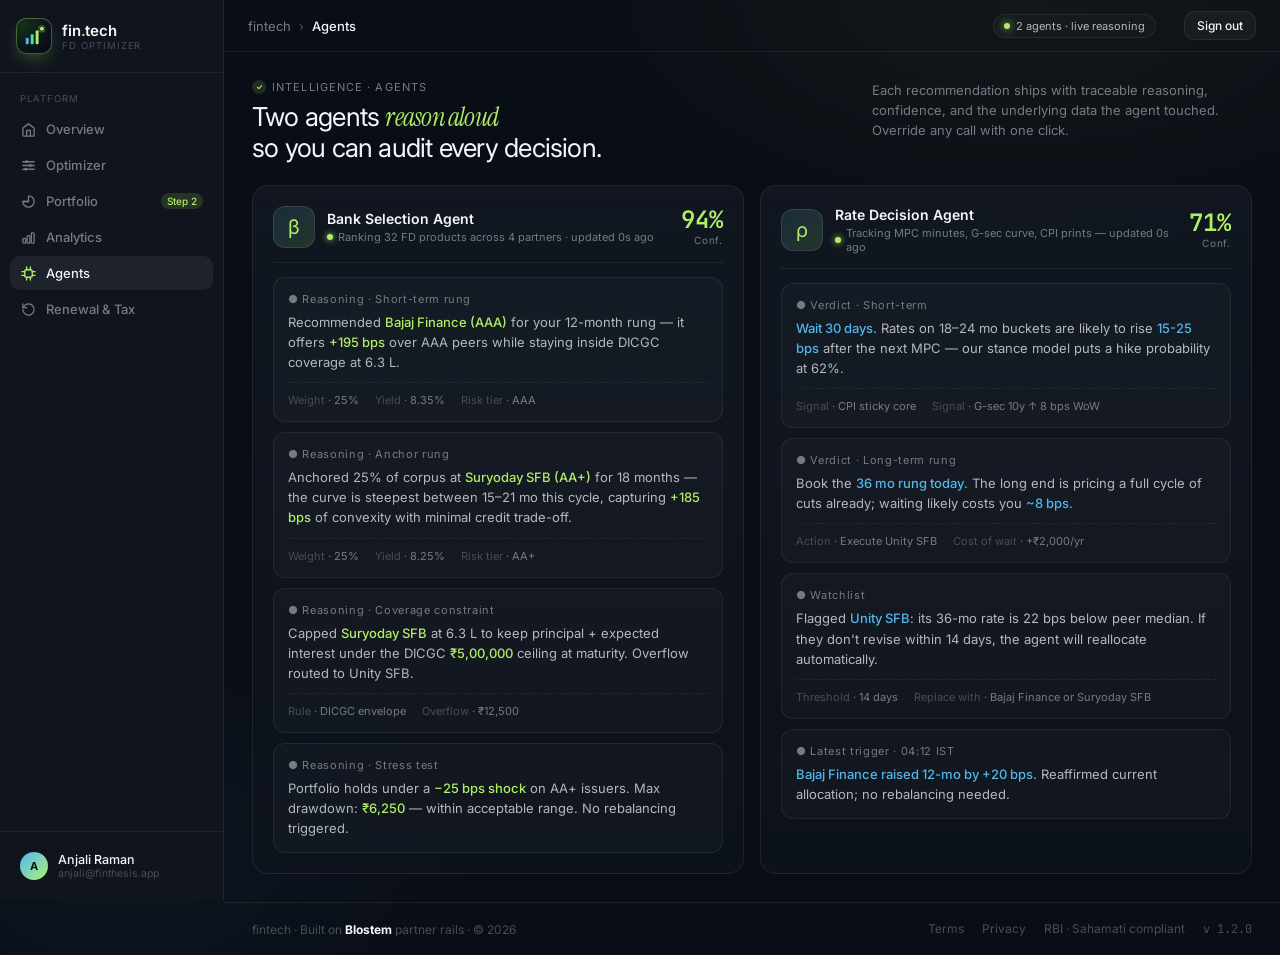
==== commit 485d4344: "Update Agents.html" ====
--- a/public/Agents.html
+++ b/public/Agents.html
@@ -167,7 +167,7 @@
   if (diff < 3600) return `${Math.floor(diff/60)}m ago`;
   return `${Math.floor(diff/3600)}h ago`;
 }
-const lastRun = result?.timestamp || null;
+const lastRun = result?.timestamp || result?.created_at || new Date().toISOString();
 
 // --- Update Bank Selection Agent ---
 const bsaStatus = document.querySelector('.a1 .agent-status');
@@ -228,4 +228,4 @@
 }
 </script>
 </body>
-</html>+</html>
